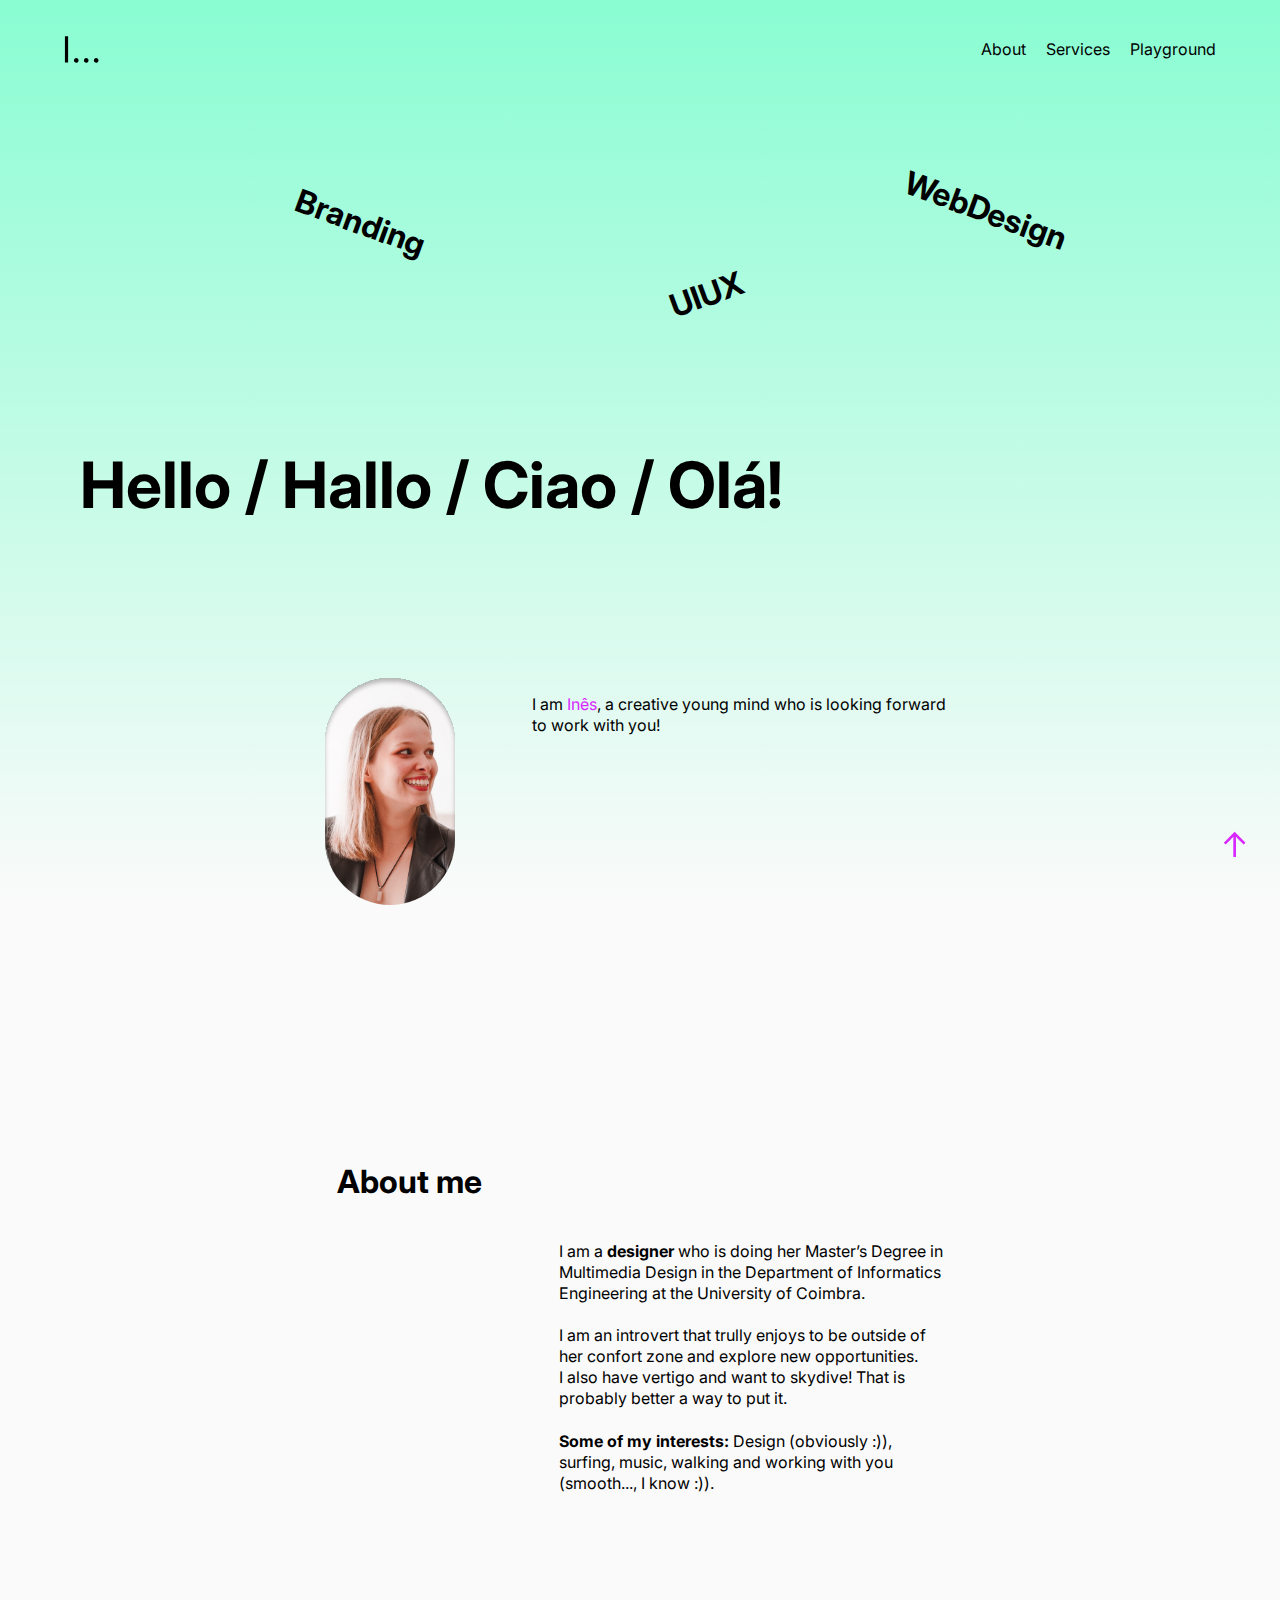
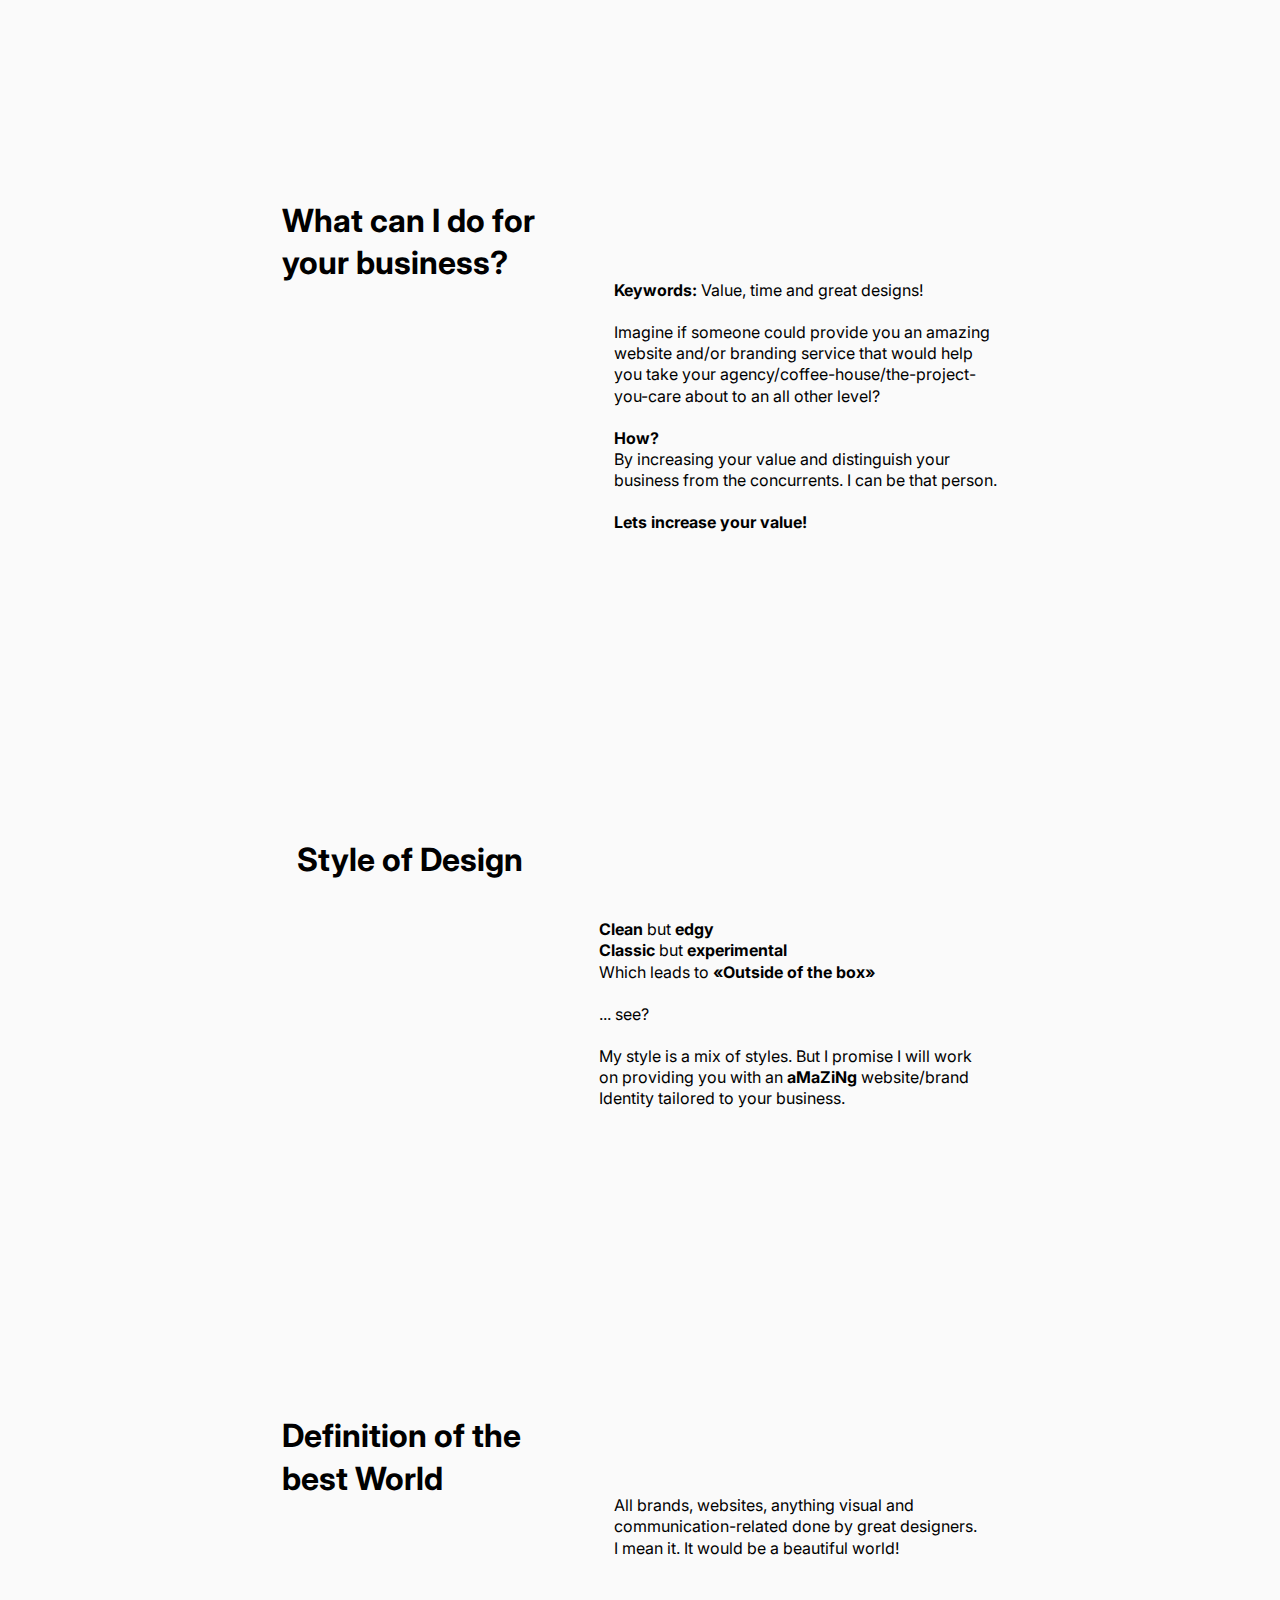
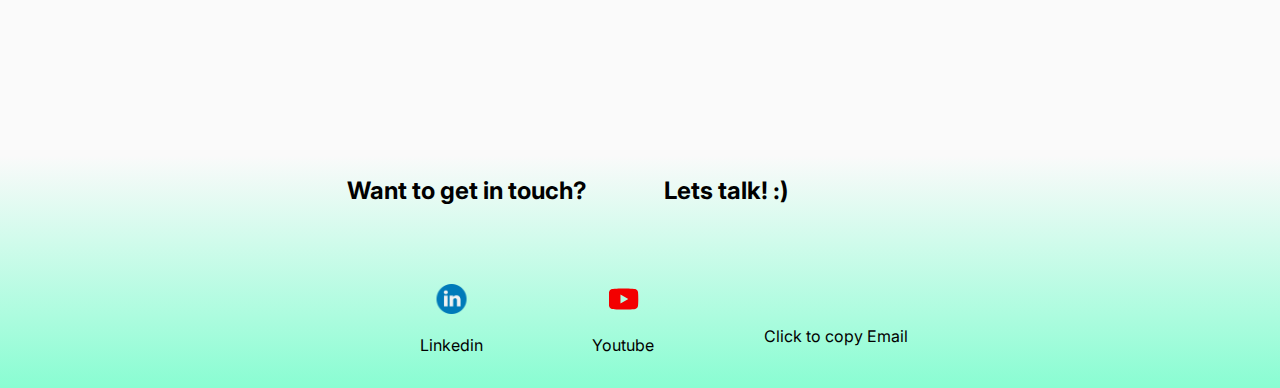
==== index.html @ fc44a538 "All Project added" ====
<html lang="en">

<head>
    <meta charset="UTF-8">
    <meta http-equiv="X-UA-Compatible" content="IE=edge">
    <meta name="viewport" content="width=device-width, initial-scale=1.0">
    <title>Inês</title>
    <link rel="stylesheet" type="text/css" href="test_header.css" />
    <link rel="stylesheet" type="text/css" href="main_Only.css" />
    <link rel="preconnect" href="https://fonts.googleapis.com">
    <link rel="preconnect" href="https://fonts.gstatic.com" crossorigin>
    <link href="https://fonts.googleapis.com/css2?family=Inter&display=swap" rel="stylesheet">
    <style>
        @import url('https://fonts.googleapis.com/css2?family=Inter&display=swap');
    </style>
</head>

<body>
    <nav class="nav flex">
        <a href="/index.html" class="nav__logo"> <img class='logo' width="35" height="35" src="data/WB_I_logo.svg">
        </a>
        <button class="hamburguer__toggle">
            <img src="data/menu-burger.svg" width="24px"></button>
        <div class="nav__buttons">
            <ul class="nav__buttons__ul flex">
                <li>
                    <a href="#aboutSection">
                        About
                    </a>
                </li>
                <li><a href="#serviceSection">
                        Services
                    </a>
                </li>
                <!-- <li><a>Work</a> 
                </li> --> <!--To add if to be used as my actual personal website-->
                <li><a href="playground.html">Playground</a></li>
            </ul>
        </div>
    </nav>

    <!-- ////// -->
    <div class="mainContent">
        <div class="gradient"></div>
        <div class="greetings__nav2">
            <h1 class="nav2"></h1>
            <h1 class="nav2_1">Branding</h1>
            <h1 class="nav2_2">UIUX</h1>
            <h1 class="nav2_3">WebDesign</h1>
        </div>

        <!-- ////// -->
        <div class="greetings ">
            <h1 class="title">Hello / Hallo / Ciao / Olá!</h1>
            <div class="container">
                <img src="data/myPhoto.svg" alt="myPhoto" class="me">
                <p class="greetings-container__paragraph">
                    I am <span class="ines">Inês</span>, a creative young mind who is looking forward to work with you!
                </p>
            </div>
        </div>

        <!-- ////// -->
        <hr id="aboutSection">
        </hr>
        <div class="aboutSection">
            <h1 class="about__title">About me</h1>
            <p class="aboutSection__paragraph">
                I am a <strong>designer</strong> who is doing her Master’s Degree in Multimedia Design in the Department
                of
                Informatics Engineering at the University of Coimbra.

                <br>
                <br>
                I am an introvert that trully enjoys to be outside of her confort zone and explore new opportunities.
                <br>I also have vertigo and want to skydive! That is probably better a way to put it.
                <br>
                <br>
                <strong>Some of my interests: </strong> Design (obviously :)), surfing, music, walking and working with
                you (smooth..., I know :)).
            </p>
        </div>

        <!-- //// -->
        <hr id="serviceSection">
        </hr>
        <div class="serviceSection">
            <h1 class="serviceSection__title">What can I do for your business?</h1>
            <div class="serviceSectionMain">

                <p class="serviceSection__paragraph ">
                    <strong>Keywords: </strong>
                    Value, time and great designs!
                    <br>
                    <br>
                    Imagine if someone could provide you an amazing website and/or branding service that would help you
                    take your agency/coffee-house/the-project-you-care about to an all
                    other level?
                    <br><br><strong>How?</strong> <br> By increasing your value and distinguish your business from the
                    concurrents.

                    I can be that person. <br><br><strong>Lets increase your value!</strong>
                </p>
            </div>
        </div>

        <!-- ///////////////////// -->
        <hr id="styleSection">
        </hr>
        <div class="styleSection">
            <h1 class="style__title">Style of Design</h1>
            <p class="style__paragraph">
                <strong>Clean</strong> but <strong>edgy</strong>
                <br>
                <strong>Classic</strong> but <strong>experimental</strong>
                <br>
                Which leads to <strong>«Outside of the box»</strong> <!--<span class="video__box"><video width="40px" height="auto" autoplay>
                        <source src="data/pexels-cottonbro-cg-8820506.mp4">
                    </video></span>-->
                <br>
                <br>... see?
                <br>
                <br>
                My style is a mix of styles. But I promise I will work on providing you with an <strong>aMaZiNg
                </strong>
                website/brand Identity tailored to your business.
            </p>
        </div>

        <!-- //////////////// -->
        <hr id="worldSection">
        </hr>
        <div class="worldSection">
            <h1 class="world__title">Definition of the best World</h1>
            <p class="world__paragraph">All brands, websites, anything visual and communication-related done by
                great designers.
                <br>I mean it. It would be a beautiful world!
            </p>
        </div>
    </div>
    </div>
    <a href="#">
        <div class="arrowUp">&#8593</div>
    </a>
    <footer>
        <div class="getInTouchSection">
            <h2>Want to get in touch?</h2>

            <h2>Lets talk! :)</h2>
            <br>
            <p class="aboutSection__list">
                <span><a class="about" target="_blank"
                        href="https://www.linkedin.com/in/in%C3%AAs-pereira-2b14a4211"><img width="30px" height="auto"
                            class="contacts__icons" src="data/linkedin.png"> <br> <br>Linkedin</a></span>
                <!-- <a href="https://www.flaticon.com/free-icons/linkedin" title="linkedin icons">Linkedin icons created by Freepik - Flaticon</a> -->

                <span><a class="about youtube" target="_blank" href=""><img width="30px" height="auto"
                            class="contacts__icons" src="data/youtube.svg"> <br> <br>Youtube</a></span>
                <span><a class="email"> <br> <br>Click to copy Email</a></span>
        </div>
    </footer>
    <script src="index.js"></script>
</body>

</html>
---- test_header.css ----
* {
    box-sizing: border-box;
    font-family: 'Inter', sans-serif;
    line-height: 1.32;
}

.nav {
    justify-content: space-between;
    align-items: center;
}
.nav__logo {
    width: 0;
    
    margin: 2rem;
}
/* .nav a {
    /* margin: 0 2rem; */
    /*right: 1.2rem;
} */
a {
    text-decoration: none;
    color: 0;
    display: inline-block;
    position: relative;
}

/* .logo {
    margin: 2rem;
} */

img .nav__logo::after {
    transition: transform 0;
}

.hamburguer__toggle {
    display: none;
}

.flex {
    display: flex;
    margin: 0 2rem;
    /*//0.2rem //1.2*/
    gap: var(--gap, 1.25rem);
    flex: 1;
}



@media (max-width: 600px) {

    /* 520px */
    .nav__buttons {
        position: fixed;
        z-index: 1;
        bottom: 0;
        top: 0;
        right: 0;
        left: 20%;
        background: hsl(200, 100%, 100% * (0.5));
        backdrop-filter: blur(50px);
        transform: translateX(100%);
        transition: transform 600ms ease-in-out;
    }

    .nav__logo {
        margin: 1.2rem;
    }
    .logo {
        position: fixed;
    }

    .menuOpen {
        transform: translateX(0%);
    }

    .nav__buttons__ul.flex {
        flex-direction: column;
        padding: 20vw;
    }

    .hamburguer__toggle {
        display: block;
        /*  // display: absolute;*/
        position: fixed;
        z-index: 19;
        top: 1.2rem;
        right: 3.2rem;
        border: 0;
        background-color: transparent;
        height: auto;
        aspect-ratio: 1;
    }

}
---- main_Only.css ----
html {
    background-color: #fafafa;
    width: 100vw;
    scroll-behavior: smooth;
}

body {
    margin: 0;
    padding: 0;
}

* {
    box-sizing: border-box;
    font-family: 'Inter', sans-serif;
    line-height: 1.32;
}

/* Selection Custom Color Code */
::-moz-selection {
    color: #d828ff;
    background: rgb(49 255 179 / 56%);
}

::selection {
    color: #d828ff;
    background: rgb(49 255 179 / 56%);
}

.arrowUp {
    color: #d828ff;
    position: fixed;
    transform: translate(-50% -50%);
    font-size: 34px;
    right: 2rem;
    bottom: 2rem;
}

.arrowUp:hover {
    font-size: 40px;
    transition: all 60ms ease-in-out;
}

/*  LISTS  */
ul,
.aboutSection__contacts {
    list-style-type: none;
    margin: 0;
}

a {
    text-decoration: none;
    color: 0;
    display: inline-block;
    position: relative;
}

a:not(.nav__logo):hover {
    /*//a:not(.about):hover {*/
    color: #d828ff;
    font-weight: 700;
    transition: color 0.2s ease-out;
    transition: weight 0.2s ease-out;
}

a:not(.about)::after {
    content: '';
    position: absolute;
    width: 100%;
    transform: scaleX(0);
    height: 2.4px;
    bottom: 0;
    left: 0;
    background-color: #d828ff;
    transform-origin: bottom right;
    transition: transform 0.42s ease-out;
}


a.email::after,
a.about::after {
    top: 67px;
}

a::after {
    top: 21;
}

.greetings a::after {
    top: 41;
}

a:hover::after {
    transform: scaleX(10);
    transform: scaleY(.6);
    transform-origin: bottom left;
}

/* ---------- */

.mainContent {
    margin: 20 80;
}

/*///// SECTIONS  ///////////*/

.greetings {
    margin: 0;
    padding: 0;
}

.greetings {
    justify-content: center;
}

.greetings img {
    width: 25vw;
    max-width: 130px;
    min-width: 60px;
    justify-self: flex-end;
}

.greetings-container__paragraph,
.aboutSection__paragraph {
    width: 33vw;
}

.greetings-container__paragraph>.ines {
    color: #d828ff;
    /*#00DA16;*/
}

.greetings,
.greetings__nav2,

.aboutSection,
.getInTouchSection,
.styleSection,
.worldSection .serviceSection,

hr {
    border: 0;
}

.aboutSection__flex {
    display: flex;
    justify-content: center;
    gap: var(--gap, 2.25rem);
}

.aboutSection__list {
    display: grid;
    grid-template-columns: auto auto auto;
    transform: translateX(-50%);
}

.aboutSection__list a {
    text-decoration: none;
}

.gradient {
    padding: 0;
    margin: 0;
    inset: 0 0 0 0;
    position: absolute;
    z-index: -10;
    width: 100vw;
    height: 100vh;
    /*// background-color: red; rgb(138, 49, 255),*/
    background-image: linear-gradient(to bottom, rgb(49 255 179 / 56%), #fafafa);
}


.nav2 {
    margin: 0;
}

.greetings__nav2 {
    position: relative;
    /* // padding-bottom: 12vh; /*12*/
}

.greetings__nav2,
.container,
.aboutSection,
.serviceSection,
.styleSection,
.worldSection {
    padding: 12vh 0;
    margin: 20px;
}

.nav2_1 {
    rotate: 20deg;
    left: calc(100vw/4);
}

.nav2_2 {
    rotate: -20deg;
    /* // left: 460 ;*/
    left: calc(100vw/4 * 2);
}

.nav2_3 {
    rotate: 20deg;
    left: calc(100vw/4 * 3);
}

.aboutSection__contacts {
    display: inline;
}


.greetings .container,

.aboutSection,
.getInTouchSection,
.serviceSection,
.styleSection,
.worldSection,


.playground h1 {
    display: grid;
    grid-template-columns: auto auto;
    grid-gap: 6vw;
}

.aboutSection *,
.getInTouchSection *,
.serviceSection *,
.styleSection *,
.worldSection * {
    margin: 0;
    padding: 0;
}



/* TEXT */
.greetings__nav2 h1 {
    width: fit-content;
    position: absolute;
    transform: translateX(-100%);
}

.title {
    margin-top: 12vh;
    font-size: 4rem;
}

.aboutSection h1,
.getInTouchSection h2,
.serviceSection h1,
.styleSection h1,
.worldSection h1,

.playground h1 {
    max-width: 20vw;
    justify-self: end;
}

.getInTouchSection h2:nth-child(2) {
    justify-self: start;

}

.aboutSection__paragraph,
.serviceSection__paragraph,
.style__paragraph,
.world__paragraph {
    padding: 80px 0 50px 0px;
    width: 30vw;
    max-width: 389px;
}


footer {
    padding: 2rem 0;
    height: max-content;
    background-color: #fafafa;
    background-image: linear-gradient(to top, rgb(49 255 179 / 56%), #fafafa);
    text-align: center;
    padding-top: 1.2rem;
    margin: 1.2rem 0 0 0;
}

footer * {
    padding: 0 1.2rem;
}

footer .aboutSection__contacts {
    transform: translateX(50%);
    padding-bottom: 3rem;
}

/* TABLET && MOBILE */
@media (max-width: 600px) {

    .mainContent,
    footer * {
        margin: 20 30px;
    }

    .greetings {
        display: grid;
        grid-template-columns: auto auto auto;
    }

    .greetings,
    .container,
    .aboutSection,
    .serviceSection,
    .styleSection,
    .worldSection {
        display: grid;
        grid-template-columns: auto;
    }

    .greetings .container {
        padding: 0;
    }

    .greetings__nav2,
    .container,
    .aboutSection,
    .serviceSection,
    .styleSection,
    .worldSection {
        padding: 22vh 0;
        margin: 20px 20px 0 20px;
    }

    /* TEXT */
    p {
        line-height: 1.42;
    }

    .title,
    /* greetings */
    .aboutSection h1,
    .serviceSection h1,
    .styleSection h1,
    .worldSection h1 {
        max-width: 60vw;
        justify-self: left;
        width: 60vw;
    }

    .aboutSection__paragraph,
    .serviceSection__paragraph,
    .style__paragraph,
    .world__paragraph {
        padding: 0 0 50px 0px;
        width: 100%;
        margin: 0;
    }


    .aboutSection h1,
    .getInTouchSection h2,
    .serviceSection h1,
    .styleSection h1,
    .worldSection h1,

    .playground h1 {
        max-width: 100vw;
        /* // justify-self: end;*/
    }

    /* FOOTER */
    footer .getInTouchSection h2 {
        width: 50vw;
        /*  // font-size: 1.2rem;*/
    }

    footer {
        width: 100vw;
        /* // height: 40vh;*/
    }

    footer * {
        margin: 0;
    }

    .getInTouchSection {
        padding-top: 2.2rem;
        height: 100%;
        grid-gap: 2vw;
        /*  // width: 100%;*/
    }

    footer .aboutSection__contacts {
        display: grid;
        grid-template-columns: auto auto auto;
        grid-gap: 12vw;
        transform: translateX(25%);
    }



    footer .aboutSection__list {
        padding-top: 2rem;
        transform: translateX(-50%);
        width: 100%;
        grid-gap: 12vw;
        height: 50vh;
    }

    /*  // .aboutSection__list .email {
    // padding-top: 30px;
    // text-align: bottom;
    // }*/
    .arrowUp {
        margin: 1rem;
    }
}
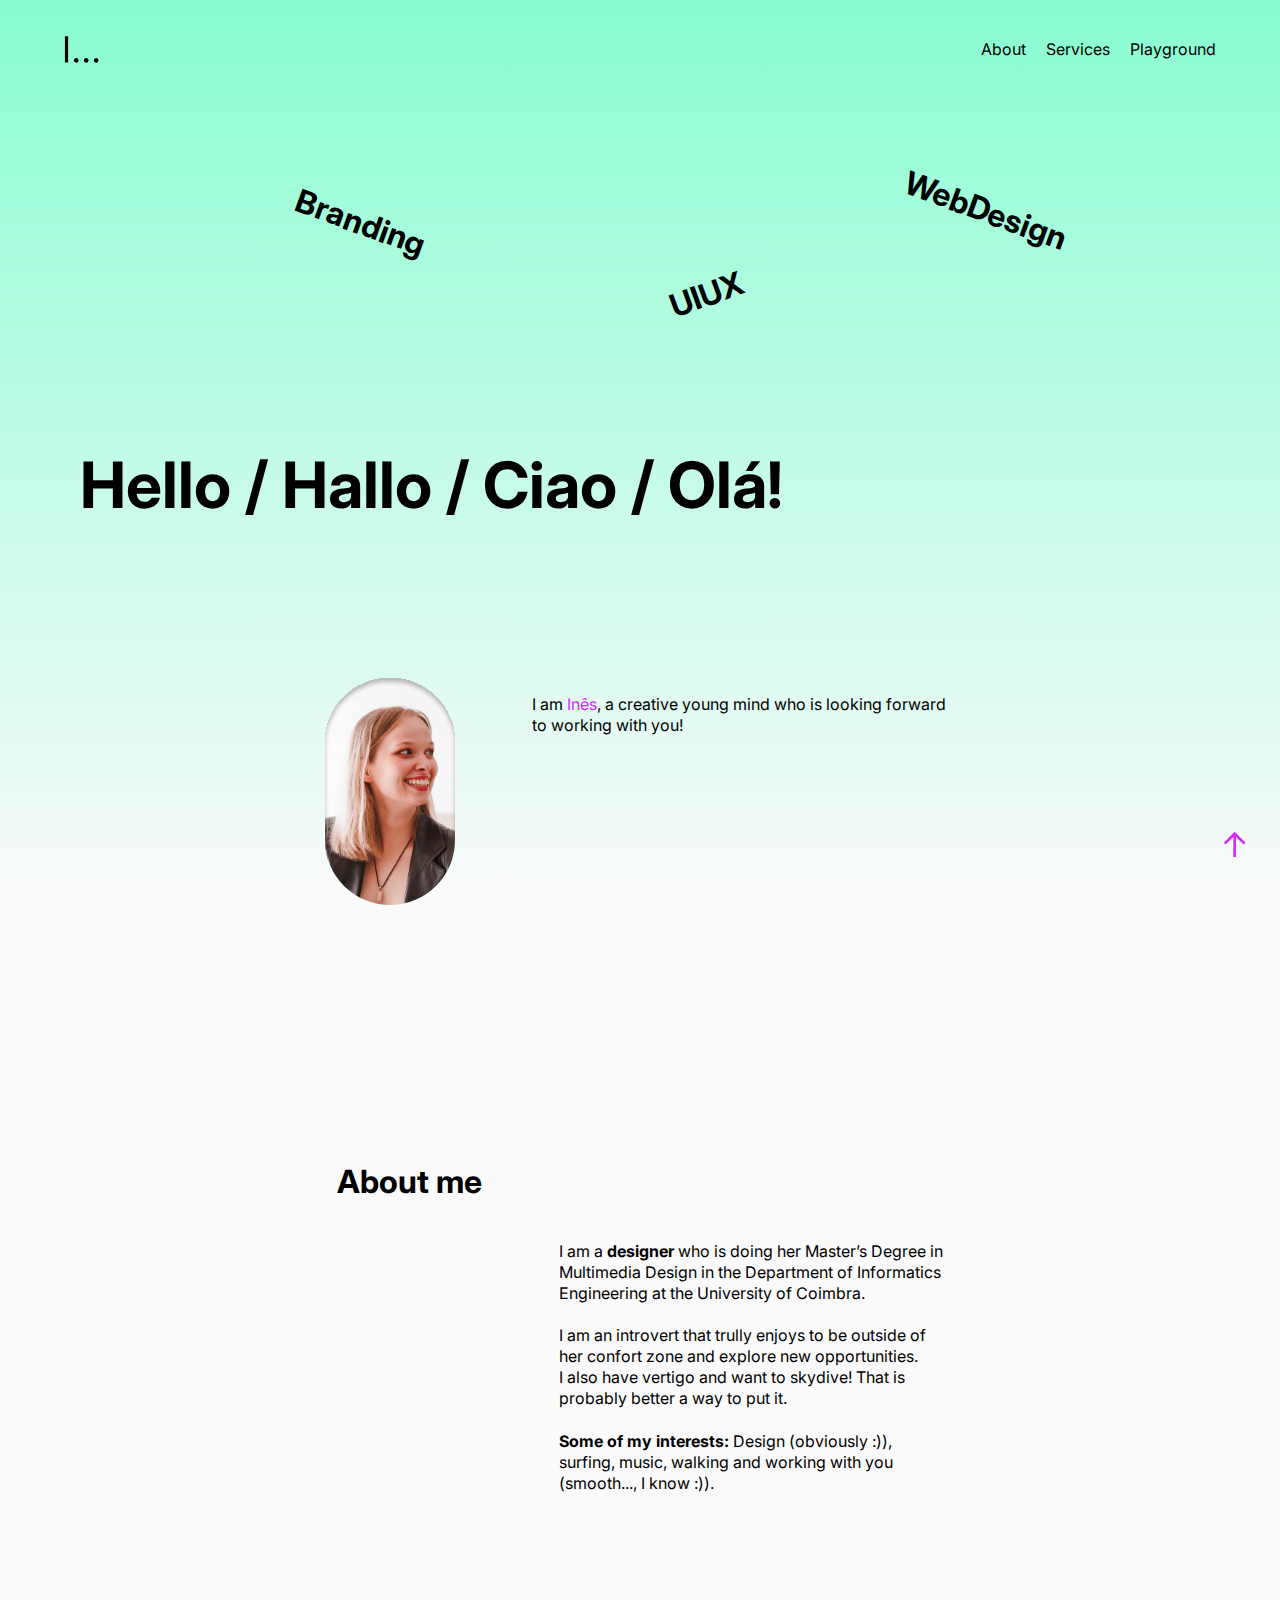
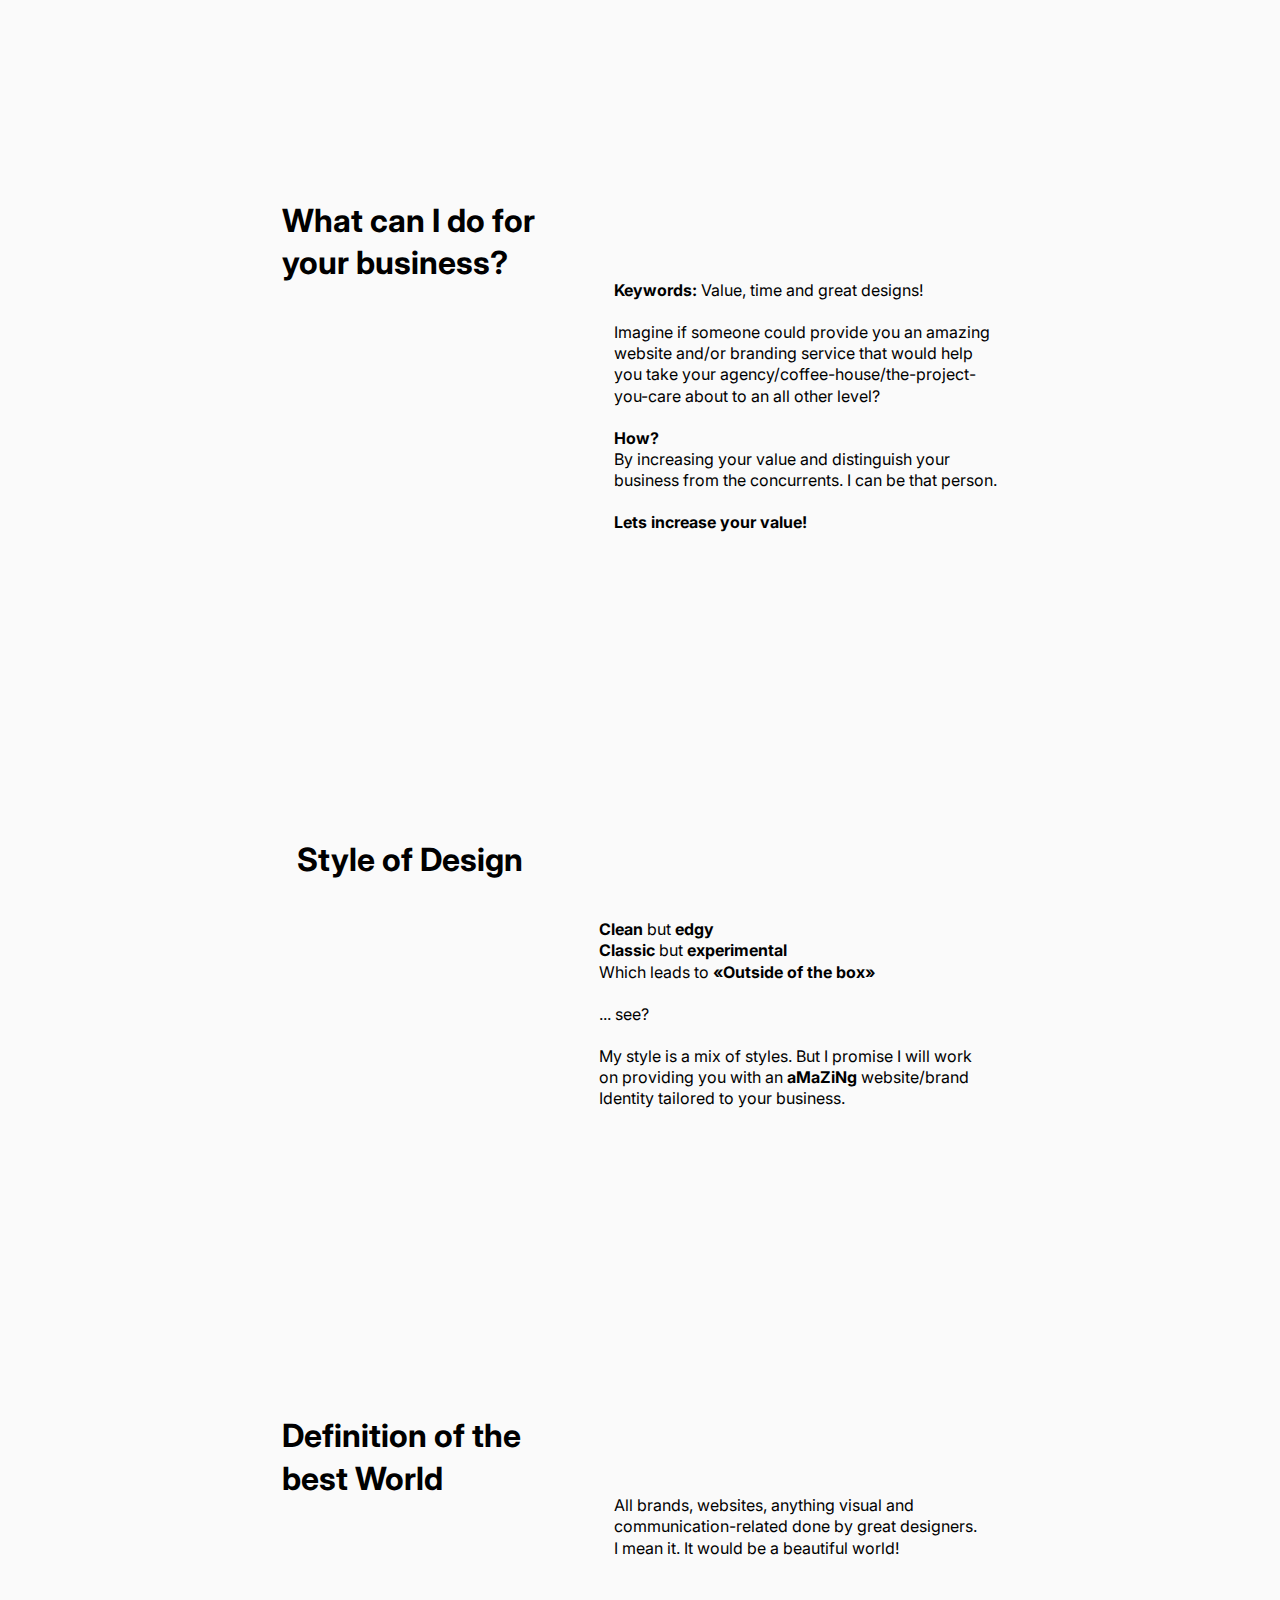
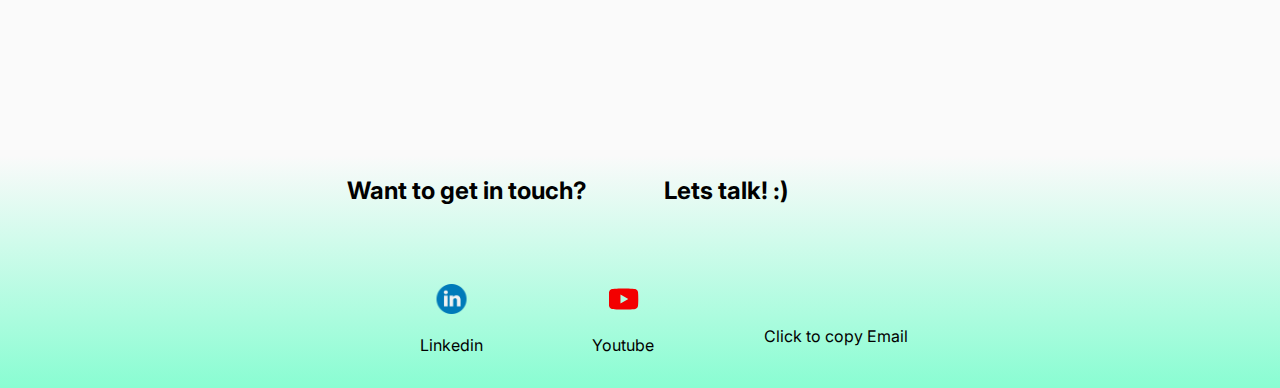
==== commit 5c226ffe: "Correction «Work -> working" ====
--- a/index.html
+++ b/index.html
@@ -55,7 +55,7 @@
             <div class="container">
                 <img src="data/myPhoto.svg" alt="myPhoto" class="me">
                 <p class="greetings-container__paragraph">
-                    I am <span class="ines">Inês</span>, a creative young mind who is looking forward to work with you!
+                    I am <span class="ines">Inês</span>, a creative young mind who is looking forward to working with you!
                 </p>
             </div>
         </div>
